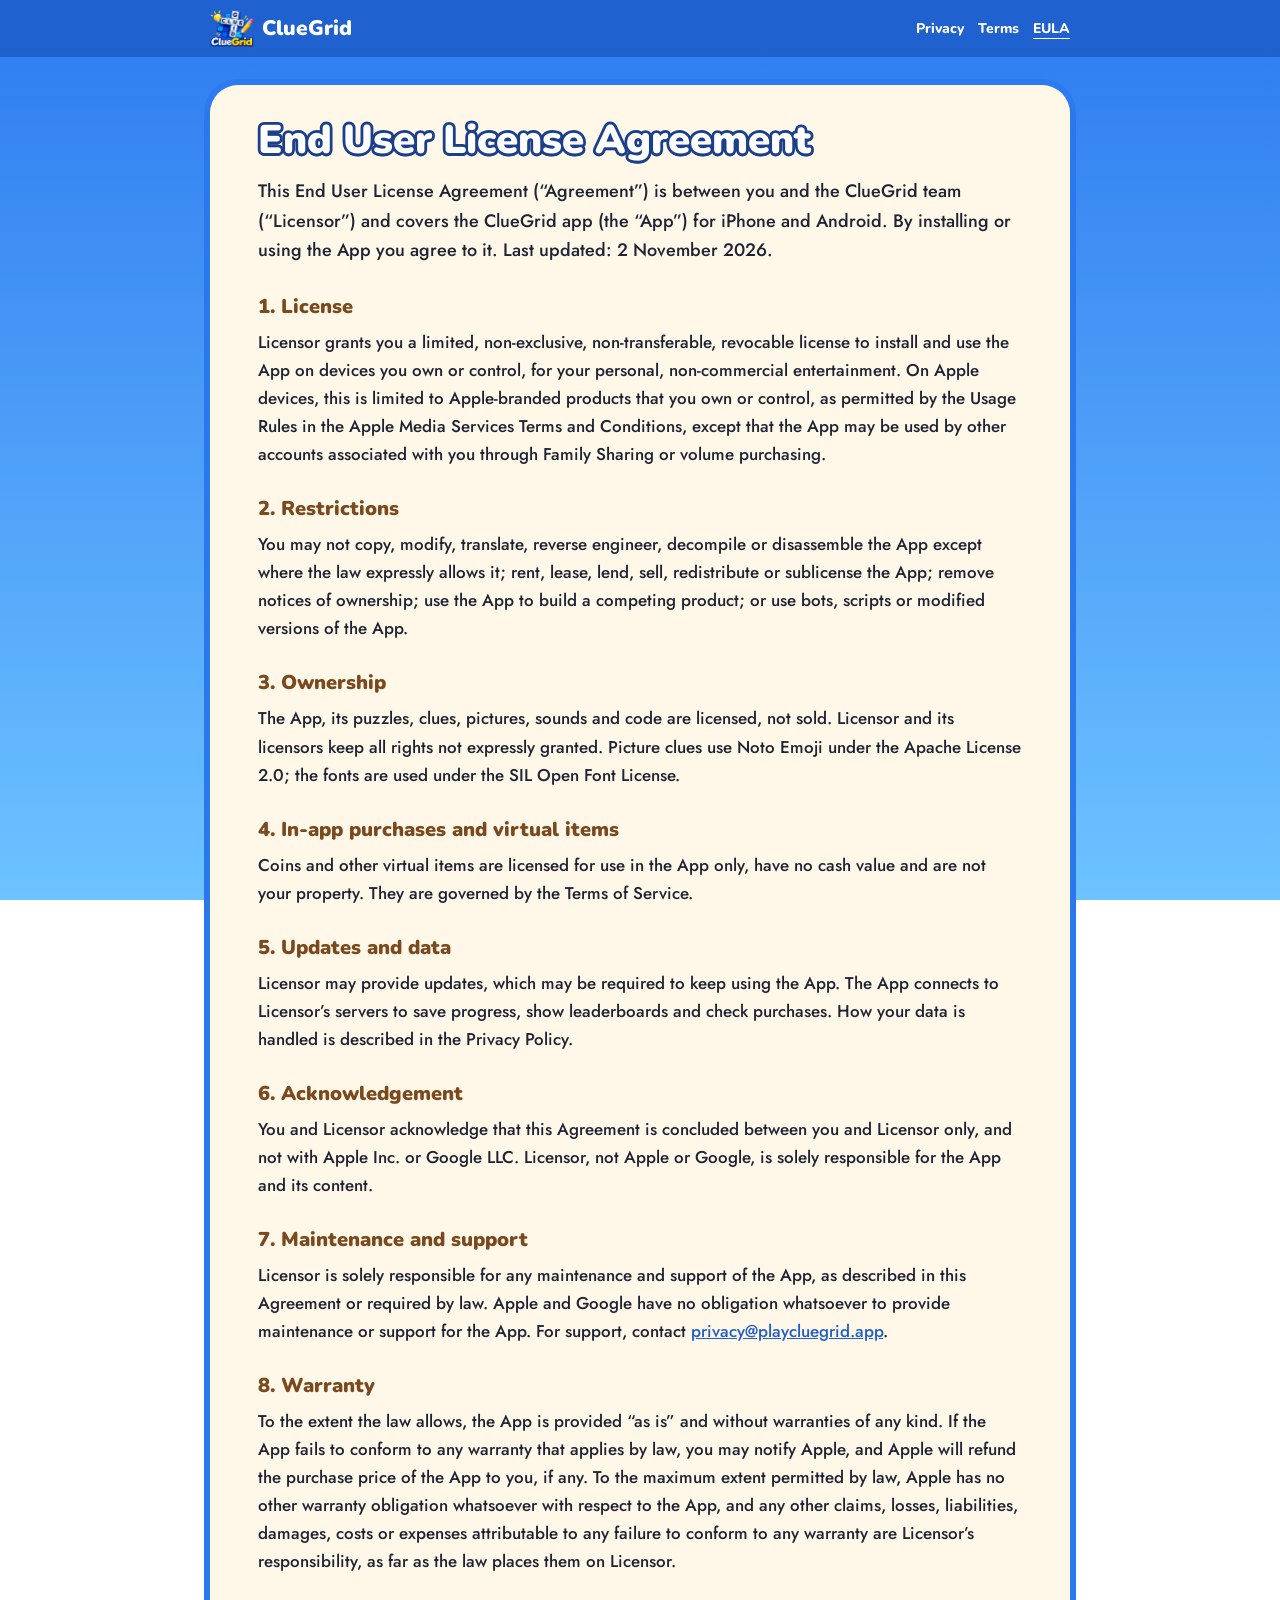
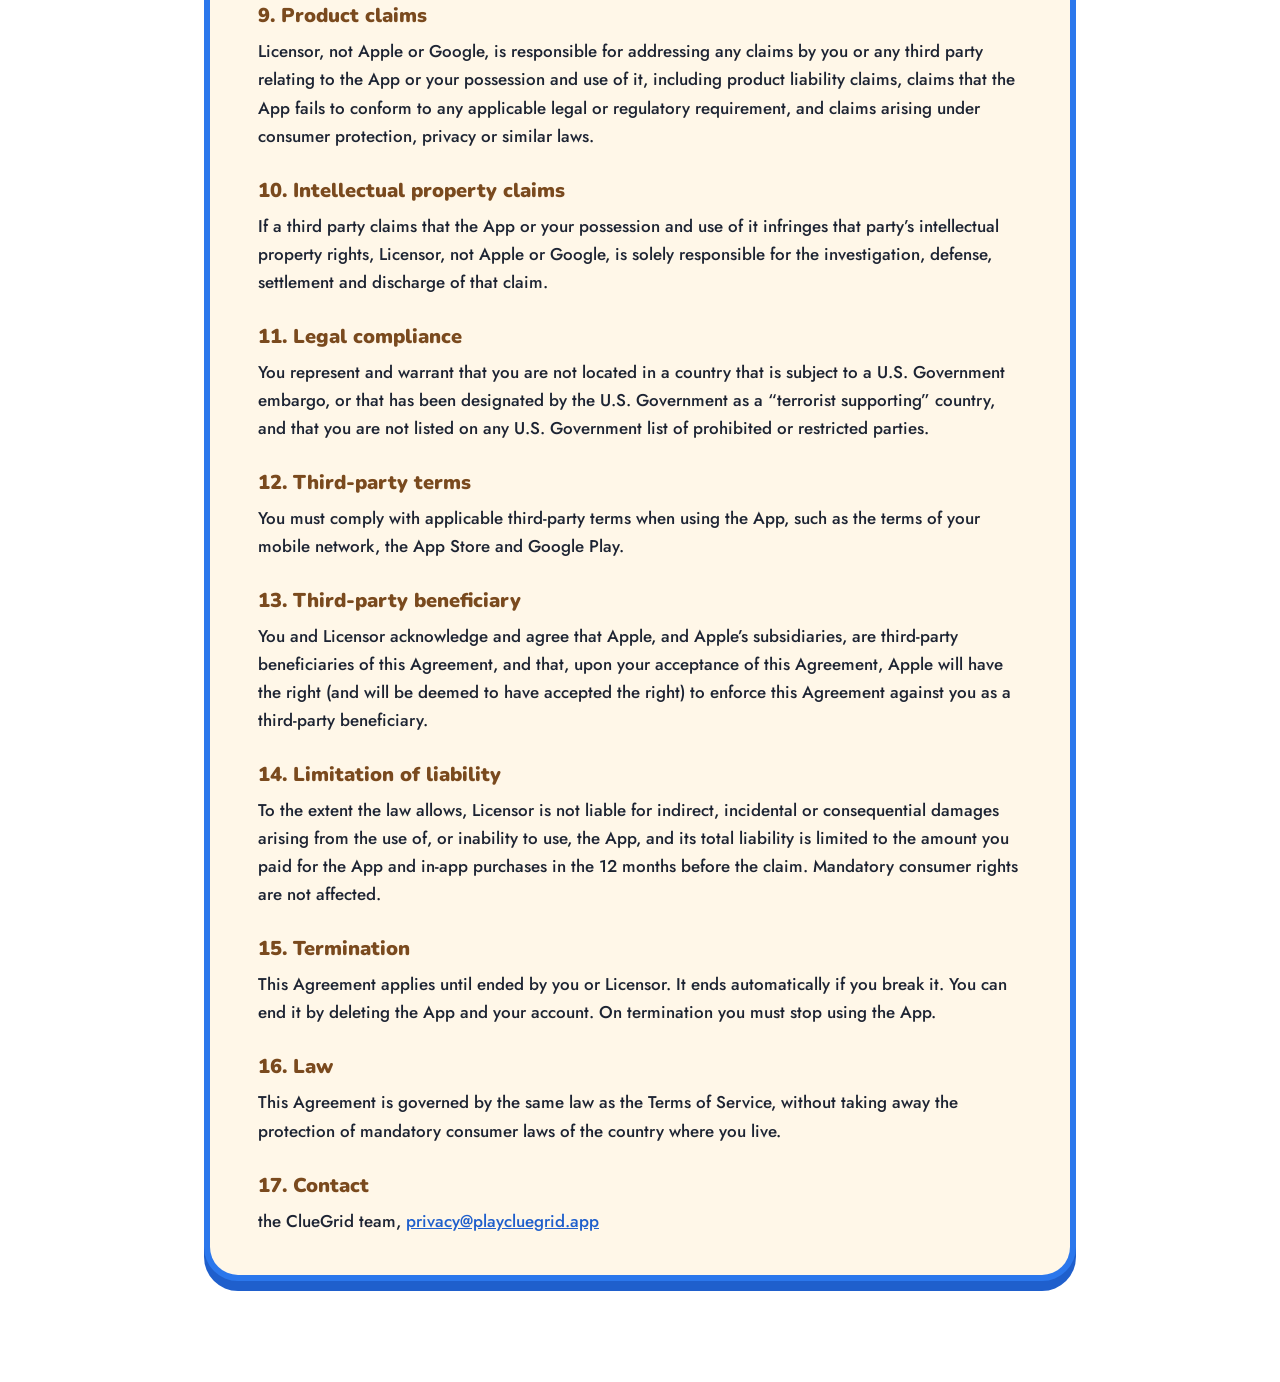
==== eula/index.html @ 3ea067bd "Legal pages: privacy policy (4 languages), terms of service, EULA - /privacy (and /privacy/es, /priv" ====
<!DOCTYPE html>
<html lang="en">
<head>
<meta charset="utf-8">
<meta name="viewport" content="width=device-width, initial-scale=1">
<title>ClueGrid · End User License Agreement</title>
<link rel="icon" type="image/png" href="/assets/favicon.png">
<link rel="stylesheet" href="/legal.css">
</head>
<body>
<header class="bar"><a class="brand" href="/"><img src="/assets/logo.webp" alt="" width="44" height="37">ClueGrid</a><nav aria-label="Legal"><a href="/privacy/">Privacy</a><a href="/terms/">Terms</a><a href="/eula/" aria-current="page">EULA</a></nav></header>
<main>
<h1>End User License Agreement</h1>
<p class="intro">This End User License Agreement (“Agreement”) is between you and the ClueGrid team (“Licensor”) and covers the ClueGrid app (the “App”) for iPhone and Android. By installing or using the App you agree to it. Last updated: 2 November 2026.</p>
<h2>1. License</h2>
<p>Licensor grants you a limited, non-exclusive, non-transferable, revocable license to install and use the App on devices you own or control, for your personal, non-commercial entertainment. On Apple devices, this is limited to Apple-branded products that you own or control, as permitted by the Usage Rules in the Apple Media Services Terms and Conditions, except that the App may be used by other accounts associated with you through Family Sharing or volume purchasing.</p>
<h2>2. Restrictions</h2>
<p>You may not copy, modify, translate, reverse engineer, decompile or disassemble the App except where the law expressly allows it; rent, lease, lend, sell, redistribute or sublicense the App; remove notices of ownership; use the App to build a competing product; or use bots, scripts or modified versions of the App.</p>
<h2>3. Ownership</h2>
<p>The App, its puzzles, clues, pictures, sounds and code are licensed, not sold. Licensor and its licensors keep all rights not expressly granted. Picture clues use Noto Emoji under the Apache License 2.0; the fonts are used under the SIL Open Font License.</p>
<h2>4. In-app purchases and virtual items</h2>
<p>Coins and other virtual items are licensed for use in the App only, have no cash value and are not your property. They are governed by the Terms of Service.</p>
<h2>5. Updates and data</h2>
<p>Licensor may provide updates, which may be required to keep using the App. The App connects to Licensor’s servers to save progress, show leaderboards and check purchases. How your data is handled is described in the Privacy Policy.</p>
<h2>6. Acknowledgement</h2>
<p>You and Licensor acknowledge that this Agreement is concluded between you and Licensor only, and not with Apple Inc. or Google LLC. Licensor, not Apple or Google, is solely responsible for the App and its content.</p>
<h2>7. Maintenance and support</h2>
<p>Licensor is solely responsible for any maintenance and support of the App, as described in this Agreement or required by law. Apple and Google have no obligation whatsoever to provide maintenance or support for the App. For support, contact <a href="mailto:privacy@playcluegrid.app">privacy@playcluegrid.app</a>.</p>
<h2>8. Warranty</h2>
<p>To the extent the law allows, the App is provided “as is” and without warranties of any kind. If the App fails to conform to any warranty that applies by law, you may notify Apple, and Apple will refund the purchase price of the App to you, if any. To the maximum extent permitted by law, Apple has no other warranty obligation whatsoever with respect to the App, and any other claims, losses, liabilities, damages, costs or expenses attributable to any failure to conform to any warranty are Licensor’s responsibility, as far as the law places them on Licensor.</p>
<h2>9. Product claims</h2>
<p>Licensor, not Apple or Google, is responsible for addressing any claims by you or any third party relating to the App or your possession and use of it, including product liability claims, claims that the App fails to conform to any applicable legal or regulatory requirement, and claims arising under consumer protection, privacy or similar laws.</p>
<h2>10. Intellectual property claims</h2>
<p>If a third party claims that the App or your possession and use of it infringes that party’s intellectual property rights, Licensor, not Apple or Google, is solely responsible for the investigation, defense, settlement and discharge of that claim.</p>
<h2>11. Legal compliance</h2>
<p>You represent and warrant that you are not located in a country that is subject to a U.S. Government embargo, or that has been designated by the U.S. Government as a “terrorist supporting” country, and that you are not listed on any U.S. Government list of prohibited or restricted parties.</p>
<h2>12. Third-party terms</h2>
<p>You must comply with applicable third-party terms when using the App, such as the terms of your mobile network, the App Store and Google Play.</p>
<h2>13. Third-party beneficiary</h2>
<p>You and Licensor acknowledge and agree that Apple, and Apple’s subsidiaries, are third-party beneficiaries of this Agreement, and that, upon your acceptance of this Agreement, Apple will have the right (and will be deemed to have accepted the right) to enforce this Agreement against you as a third-party beneficiary.</p>
<h2>14. Limitation of liability</h2>
<p>To the extent the law allows, Licensor is not liable for indirect, incidental or consequential damages arising from the use of, or inability to use, the App, and its total liability is limited to the amount you paid for the App and in-app purchases in the 12 months before the claim. Mandatory consumer rights are not affected.</p>
<h2>15. Termination</h2>
<p>This Agreement applies until ended by you or Licensor. It ends automatically if you break it. You can end it by deleting the App and your account. On termination you must stop using the App.</p>
<h2>16. Law</h2>
<p>This Agreement is governed by the same law as the Terms of Service, without taking away the protection of mandatory consumer laws of the country where you live.</p>
<h2>17. Contact</h2>
<p>the ClueGrid team, <a href="mailto:privacy@playcluegrid.app">privacy@playcluegrid.app</a></p>
</main>
<footer><a href="/">playcluegrid.app</a> · <a href="mailto:privacy@playcluegrid.app">privacy@playcluegrid.app</a></footer>
</body>
</html>
---- legal.css ----
:root{--sky:#2D7BF0;--outline:#1B3F8A;--panel:#FFF7E8;--panel-ink:#7A4A1E;--ink:#1d2433;--muted:#5b647a;--line:#E2C9A0;
--display:'Nunito','Arial Rounded MT Bold',system-ui,sans-serif;--body:'Jost','Avenir Next','Segoe UI',system-ui,sans-serif;color-scheme:light}
@font-face{font-family:'Nunito';src:url('/assets/fonts/Nunito-Variable.ttf') format('truetype');font-weight:200 1000;font-display:swap}
@font-face{font-family:'Jost';src:url('/assets/fonts/Jost-Regular.ttf') format('truetype');font-weight:400;font-display:swap}
@font-face{font-family:'Jost';src:url('/assets/fonts/Jost-Medium.ttf') format('truetype');font-weight:500;font-display:swap}
*{box-sizing:border-box}body{margin:0;background:linear-gradient(180deg,#2D7BF0,#6CC3FF) fixed;color:var(--ink);font:500 17px/1.65 var(--body)}
a{color:#1F5FCC}a:focus-visible{outline:3px solid #FFC83D;outline-offset:2px;border-radius:4px}
.bar{display:flex;align-items:center;gap:16px;padding:10px max(16px,calc((100% - 860px)/2));background:rgba(31,95,204,.9)}
.bar a.brand{display:flex;align-items:center;gap:8px;color:#fff;text-decoration:none;font:900 21px/1 var(--display)}.bar img{width:44px}
.bar nav{margin-left:auto;display:flex;gap:14px;flex-wrap:wrap}.bar nav a{color:#fff;font:800 14px/1 var(--display);text-decoration:none}
.bar nav a[aria-current]{text-decoration:underline;text-underline-offset:5px}
main{max-width:860px;margin:28px auto 48px;padding:32px clamp(18px,4vw,48px);background:var(--panel);border-radius:28px;box-shadow:0 0 0 6px rgba(45,123,240,.9),0 10px 0 6px #1F5FCC;width:calc(100% - 32px)}
h1{font:900 clamp(28px,4.5vw,40px)/1.15 var(--display);color:#fff;-webkit-text-stroke:.14em var(--outline);paint-order:stroke fill;text-shadow:0 .08em 0 var(--outline);margin:0 0 14px;text-wrap:balance}
h2{font:900 20px/1.3 var(--display);color:var(--panel-ink);margin:28px 0 6px}p{margin:8px 0;max-width:70ch}
.langs{font:700 14px/1 var(--display);color:var(--muted);margin-bottom:14px;display:flex;gap:12px;flex-wrap:wrap}.langs b{color:var(--outline)}
.intro{font-size:18px}footer{text-align:center;color:#fff;padding:0 16px 36px;font-size:14px}footer a{color:#fff}
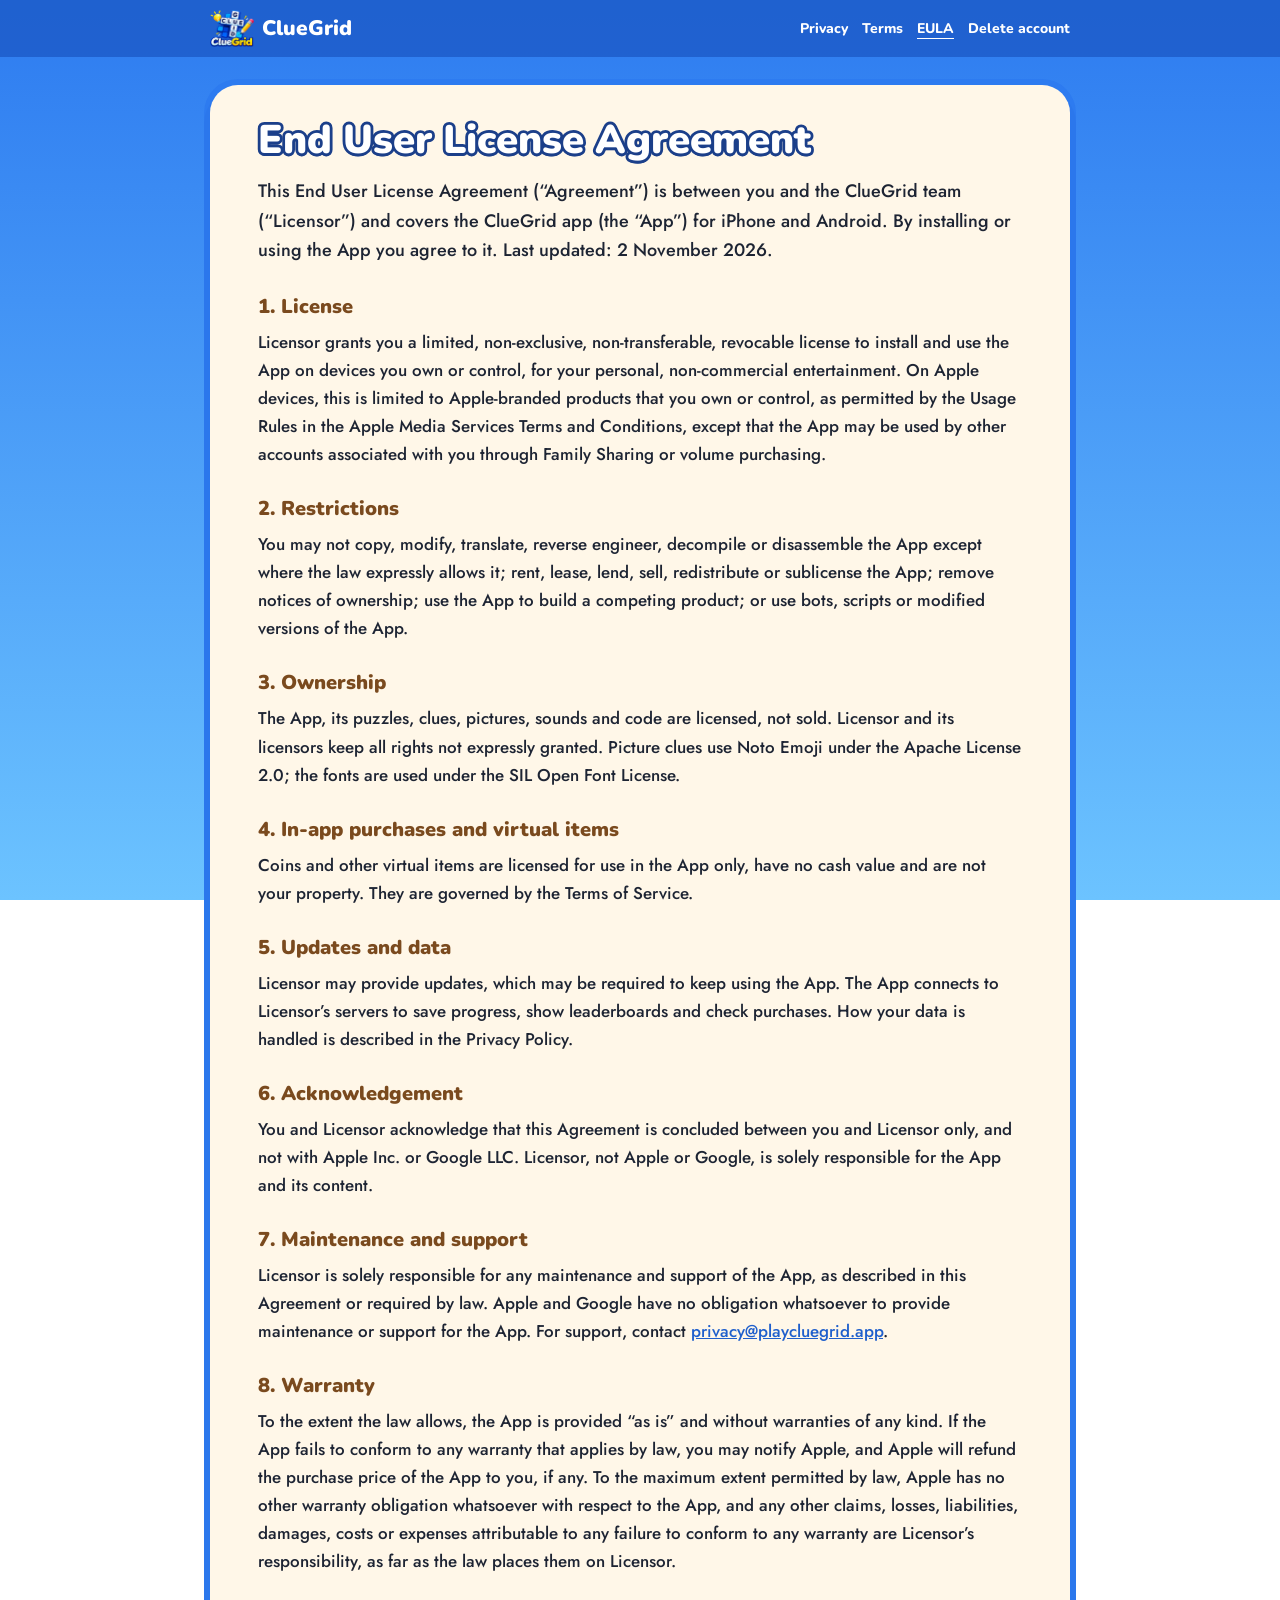
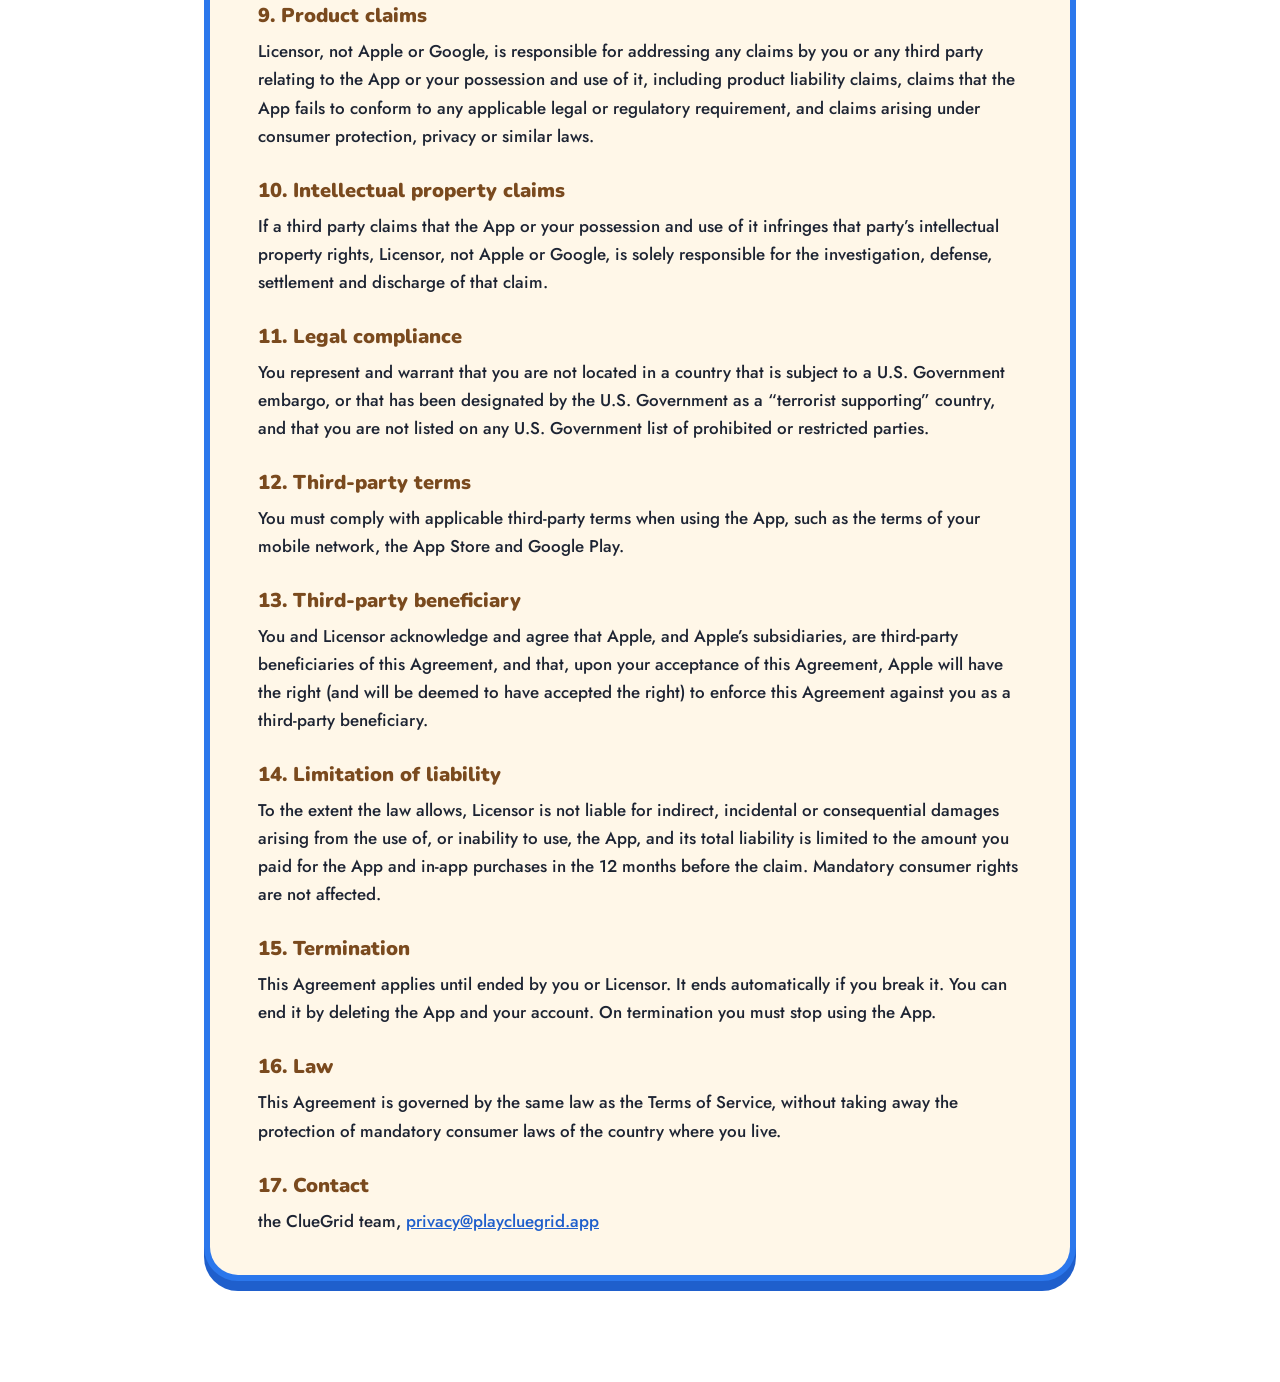
==== commit 8a5f524f: "Account deletion page for Google Play /delete-account (with es, tr, ru): how to delete in the app (S" ====
--- a/eula/index.html
+++ b/eula/index.html
@@ -8,7 +8,7 @@
 <link rel="stylesheet" href="/legal.css">
 </head>
 <body>
-<header class="bar"><a class="brand" href="/"><img src="/assets/logo.webp" alt="" width="44" height="37">ClueGrid</a><nav aria-label="Legal"><a href="/privacy/">Privacy</a><a href="/terms/">Terms</a><a href="/eula/" aria-current="page">EULA</a></nav></header>
+<header class="bar"><a class="brand" href="/"><img src="/assets/logo.webp" alt="" width="44" height="37">ClueGrid</a><nav aria-label="Legal"><a href="/privacy/">Privacy</a><a href="/terms/">Terms</a><a href="/eula/" aria-current="page">EULA</a><a href="/delete-account/">Delete account</a></nav></header>
 <main>
 <h1>End User License Agreement</h1>
 <p class="intro">This End User License Agreement (“Agreement”) is between you and the ClueGrid team (“Licensor”) and covers the ClueGrid app (the “App”) for iPhone and Android. By installing or using the App you agree to it. Last updated: 2 November 2026.</p>
--- a/legal.css
+++ b/legal.css
@@ -14,3 +14,4 @@
 h2{font:900 20px/1.3 var(--display);color:var(--panel-ink);margin:28px 0 6px}p{margin:8px 0;max-width:70ch}
 .langs{font:700 14px/1 var(--display);color:var(--muted);margin-bottom:14px;display:flex;gap:12px;flex-wrap:wrap}.langs b{color:var(--outline)}
 .intro{font-size:18px}footer{text-align:center;color:#fff;padding:0 16px 36px;font-size:14px}footer a{color:#fff}
+ol{margin:0 0 14px;padding-left:22px}ol li{margin:0 0 8px;padding-left:4px}ol li::marker{font-weight:800;color:var(--outline)}
